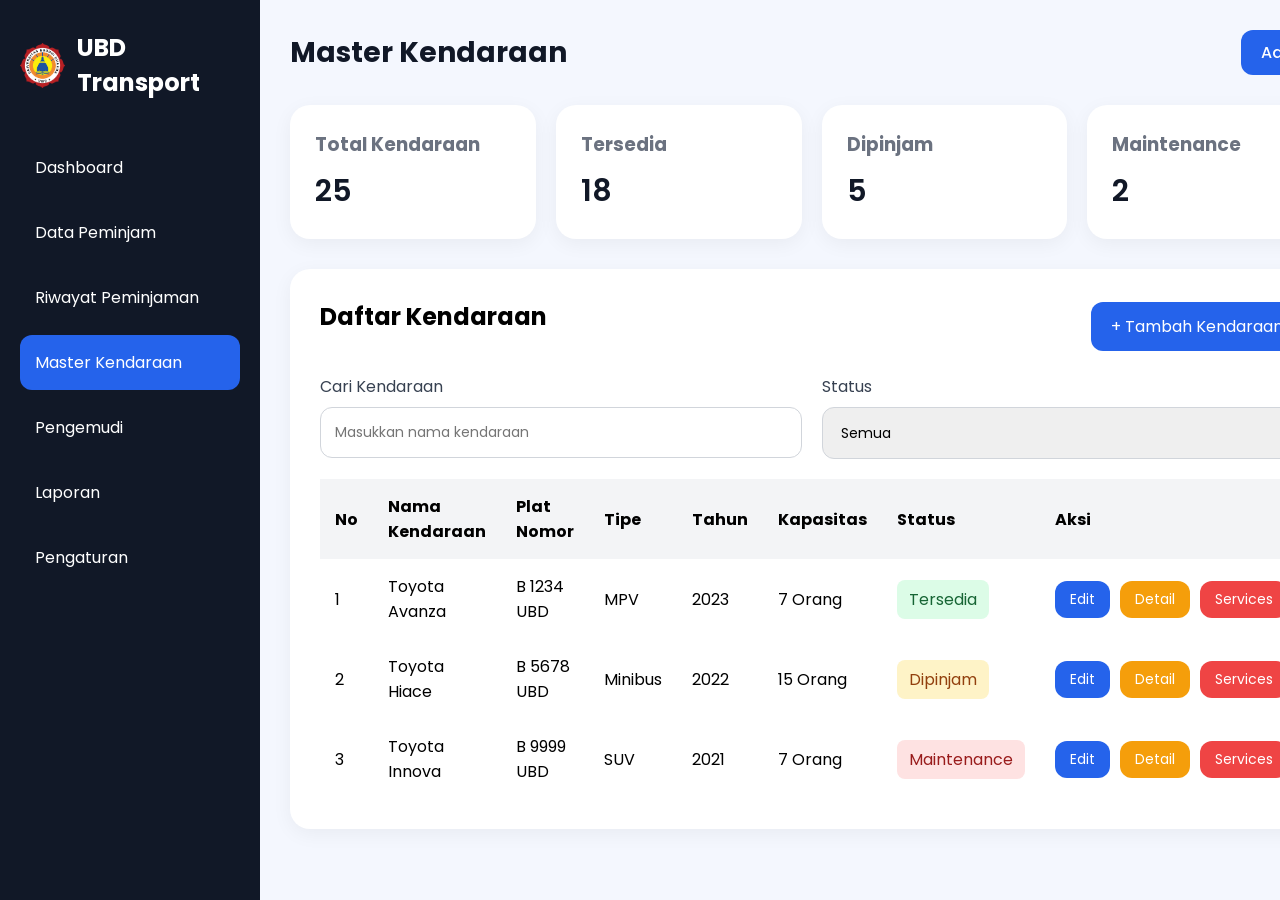
==== kendaraan.html @ a8223bce "first commit" ====
<!DOCTYPE html>
<html lang="id">
<head>
    <meta charset="UTF-8">
    <meta name="viewport" content="width=device-width, initial-scale=1.0">
    <title>Master Kendaraan</title>

    <link rel="stylesheet" href="style.css">

    <link href="https://fonts.googleapis.com/css2?family=Poppins:wght@300;400;500;600&display=swap" rel="stylesheet">
</head>

<body>

<div class="container">

    <!-- Sidebar -->
    <div class="sidebar">

        <div class="logo">

    <img 
        src="logo ubd.png" 
        alt="Logo UBD"
        class="logo-img"
    >

    <h2>UBD Transport</h2>

</div>

        <ul class="menu">

            <li>
                <a href="index.html">Dashboard</a>
            </li>

            <li>
                <a href="data-peminjam.html">Data Peminjam</a>
            </li>

            <li>
                <a href="riwayat.html">Riwayat Peminjaman</a>
            </li>

            <li class="active">
                <a href="kendaraan.html">Master Kendaraan</a>
            </li>

            <li>
                <a href="pengemudi.html">Pengemudi</a>
            </li>

            <li>
                <a href="laporan.html">Laporan</a>
            </li>

            <li>
                <a href="pengaturan.html">Pengaturan</a>
            </li>

        </ul>

    </div>

    <!-- Main Content -->
    <div class="main-content">

        <!-- Navbar -->
        <div class="navbar">

            <h1>Master Kendaraan</h1>

            <div class="profile">
                <a href="LOGIN.html">Admin</a>
            </div>

        </div>

        <!-- Statistik -->
        <div class="cards">

            <div class="card">
                <h3>Total Kendaraan</h3>
                <p>25</p>
            </div>

            <div class="card">
                <h3>Tersedia</h3>
                <p>18</p>
            </div>

            <div class="card">
                <h3>Dipinjam</h3>
                <p>5</p>
            </div>

            <div class="card">
                <h3>Maintenance</h3>
                <p>2</p>
            </div>

        </div>

        <!-- Table -->
        <div class="table-container">

            <div style="
                display:flex;
                justify-content:space-between;
                align-items:center;
                margin-bottom:20px;
            ">

                <h2>Daftar Kendaraan</h2>

                <button style="
                    width:auto;
                    padding:12px 20px;
                " class="btn-1">
                    + Tambah Kendaraan
                </button>

            </div>

            <!-- Filter -->
            <div class="row">

                <div class="input-group">
                    <label>Cari Kendaraan</label>
                    <input type="text" placeholder="Masukkan nama kendaraan">
                </div>

                <div class="input-group">
                    <label>Status</label>
                    <select>
                        <option>Semua</option>
                        <option>Tersedia</option>
                        <option>Dipinjam</option>
                        <option>Maintenance</option>
                    </select>
                </div>

            </div>

            <!-- Table -->
            <table>

                <thead>

                    <tr>
                        <th>No</th>
                        <th>Nama Kendaraan</th>
                        <th>Plat Nomor</th>
                        <th>Tipe</th>
                        <th>Tahun</th>
                        <th>Kapasitas</th>
                        <th>Status</th>
                        <th>Aksi</th>
                    </tr>

                </thead>

                <tbody>

                    <tr>
                        <td>1</td>
                        <td>Toyota Avanza</td>
                        <td>B 1234 UBD</td>
                        <td>MPV</td>
                        <td>2023</td>
                        <td>7 Orang</td>
                        <td>
                            <span class="success">
                                Tersedia
                            </span>
                        </td>
                        <td>
                            <div class="action-buttons">

                                <button style="
                                    width:auto;
                                    padding:8px 15px;
                                    font-size:14px;
                                " class="btn-1">
                                    Edit
                                </button>

                                <button style="
                                    width:auto;
                                    padding:8px 15px;
                                    font-size:14px;
                                    background:#f59e0b;
                                " class="btn-1">
                                    Detail
                                </button>

                                <button style="
                                    width:auto;
                                    padding:8px 15px;
                                    font-size:14px;
                                    background:#ef4444;
                                " class="btn-1">
                                    Services
                                </button>

                            </div>
                        </td>
                    </tr>

                    <tr>
                        <td>2</td>
                        <td>Toyota Hiace</td>
                        <td>B 5678 UBD</td>
                        <td>Minibus</td>
                        <td>2022</td>
                        <td>15 Orang</td>
                        <td>
                            <span class="pending">
                                Dipinjam
                            </span>
                        </td>
                        <td>
                            <div class="action-buttons">

                                <button style="
                                    width:auto;
                                    padding:8px 15px;
                                    font-size:14px;
                                " class="btn-1">
                                    Edit
                                </button>

                                <button style="
                                    width:auto;
                                    padding:8px 15px;
                                    font-size:14px;
                                    background:#f59e0b;
                                " class="btn-1">
                                    Detail
                                </button>

                                <button style="
                                    width:auto;
                                    padding:8px 15px;
                                    font-size:14px;
                                    background:#ef4444;
                                " class="btn-1">
                                    Services
                                </button>

                            </div>
                        </td>
                    </tr>

                    <tr>
                        <td>3</td>
                        <td>Toyota Innova</td>
                        <td>B 9999 UBD</td>
                        <td>SUV</td>
                        <td>2021</td>
                        <td>7 Orang</td>
                        <td>

                            <span style="
                                background:#fee2e2;
                                color:#991b1b;
                                padding:8px 12px;
                                border-radius:8px;
                            ">
                                Maintenance
                            </span>

                        </td>

                        <td>
                            <div class="action-buttons">

                                <button style="
                                    width:auto;
                                    padding:8px 15px;
                                    font-size:14px;
                                " class="btn-1">
                                    Edit
                                </button>

                                <button style="
                                    width:auto;
                                    padding:8px 15px;
                                    font-size:14px;
                                    background:#f59e0b;
                                " class="btn-1">
                                    Detail
                                </button>

                                <button style="
                                    width:auto;
                                    padding:8px 15px;
                                    font-size:14px;
                                    background:#ef4444;
                                " class="btn-1">
                                    Services
                                </button>

                            </div>
                        </td>
                    </tr>

                </tbody>

            </table>

        </div>

    </div>

</div>

</body>
</html>
---- style.css ----
*{
    margin:0;
    padding:0;
    box-sizing:border-box;
    font-family:'Poppins', sans-serif;
}

body{
    background:#f4f7fe;
}

.container{
    display:flex;
}

/* Sidebar */

.sidebar{
    width:260px;
    height:100vh;
    background:#111827;
    color:white;
    padding:30px 20px;
    position:fixed;
}

.logo{
    display:flex;
    align-items:center;
    gap:12px;
    margin-bottom:40px;
}

.logo-img{
    width:45px;
    height:45px;
    object-fit:contain;
}

.logo h2{
    font-size:24px;
}

.menu{
    list-style:none;
}

.menu li{
    padding:15px;
    margin-bottom:10px;
    border-radius:12px;
    cursor:pointer;
    transition:0.3s;
}

.menu li:hover{
    background:#1f2937;
}

.menu .active{
    background:#2563eb;
}

/* Main */

.main-content{
    margin-left:260px;
    width:100%;
    padding:30px;
}

/* Navbar */

.navbar{
    display:flex;
    justify-content:space-between;
    align-items:center;
    margin-bottom:30px;
}

.navbar h1{
    font-size:28px;
    color:#111827;
}

.profile{
    background:#2563eb;
    padding:10px 20px;
    border-radius:12px;
}

/* Link Admin */

.profile a{
    color:white;
    text-decoration:none;
    font-weight:500;
    display:block;
}

/* Hover */

.profile a:hover{
    color:white;
}

/* Cards */

.cards{
    display:grid;
    grid-template-columns:repeat(auto-fit,minmax(220px,1fr));
    gap:20px;
    margin-bottom:30px;
}

.card{
    background:white;
    padding:25px;
    border-radius:20px;
    box-shadow:0 5px 20px rgba(0,0,0,0.05);
}

.card h3{
    color:#6b7280;
    margin-bottom:10px;
}

.card p{
    font-size:30px;
    font-weight:600;
    color:#111827;
}

/* Form */

.form-container{
    background:white;
    padding:30px;
    border-radius:20px;
    box-shadow:0 5px 20px rgba(0,0,0,0.05);
    margin-bottom:30px;
}

.form-container h2{
    margin-bottom:20px;
}

.input-group{
    display:flex;
    flex-direction:column;
    margin-bottom:20px;
    width:100%;
}

.input-group label{
    margin-bottom:8px;
    color:#374151;
}

.input-group input,
.input-group textarea,
.input-group select{
    padding:14px;
    border:1px solid #d1d5db;
    border-radius:12px;
    outline:none;
    font-size:14px;
}

.input-group textarea{
    height:100px;
}

.row{
    display:flex;
    gap:20px;
}

.btn-1{
    width:100%;
    padding:15px;
    border:none;
    background:#2563eb;
    color:white;
    border-radius:12px;
    font-size:16px;
    cursor:pointer;
    transition:0.3s;
}

.btn-1:hover{
    background:#1d4ed8;
}

/* Table */

.table-container{
    background:white;
    padding:30px;
    border-radius:20px;
    box-shadow:0 5px 20px rgba(0,0,0,0.05);
}

.table-container h2{
    margin-bottom:20px;
}

table{
    width:100%;
    border-collapse:collapse;
}

table th,
table td{
    padding:15px;
    text-align:left;
}

table th{
    background:#f3f4f6;
}

.success{
    background:#dcfce7;
    color:#166534;
    padding:8px 12px;
    border-radius:8px;
}

.pending{
    background:#fef3c7;
    color:#92400e;
    padding:8px 12px;
    border-radius:8px;
}

/* Responsive */

@media(max-width:768px){

    .sidebar{
        display:none;
    }

    .main-content{
        margin-left:0;
    }

    .row{
        flex-direction:column;
    }

}

.menu li a{
    text-decoration: none;
    color: white;
    display: block;
    width: 100%;
}

.menu li a:hover{
    color: white;
}

.password-box{
    position:relative;
    display:flex;
    align-items:center;
}


.password-box input{
    width:100%;
    padding-right:50px;
}

.show-btn{
    position:absolute;
    right:15px;
    top:50%;
    transform:translateY(-50%);

    width:22px;
    height:22px;

    background:transparent;
    border:none;
    cursor:pointer;

    display:flex;
    align-items:center;
    justify-content:center;

    padding:0;
}

.show-btn img{
    width:22px;
    height:22px;
    display:block;
}

input[type="file"]{
    padding:12px;
    border:1px solid #d1d5db;
    border-radius:12px;
    background:white;
    cursor:pointer;
}

.action-buttons{
    display:flex;
    flex-direction:row;
    gap:10px;
    align-items:center;
}
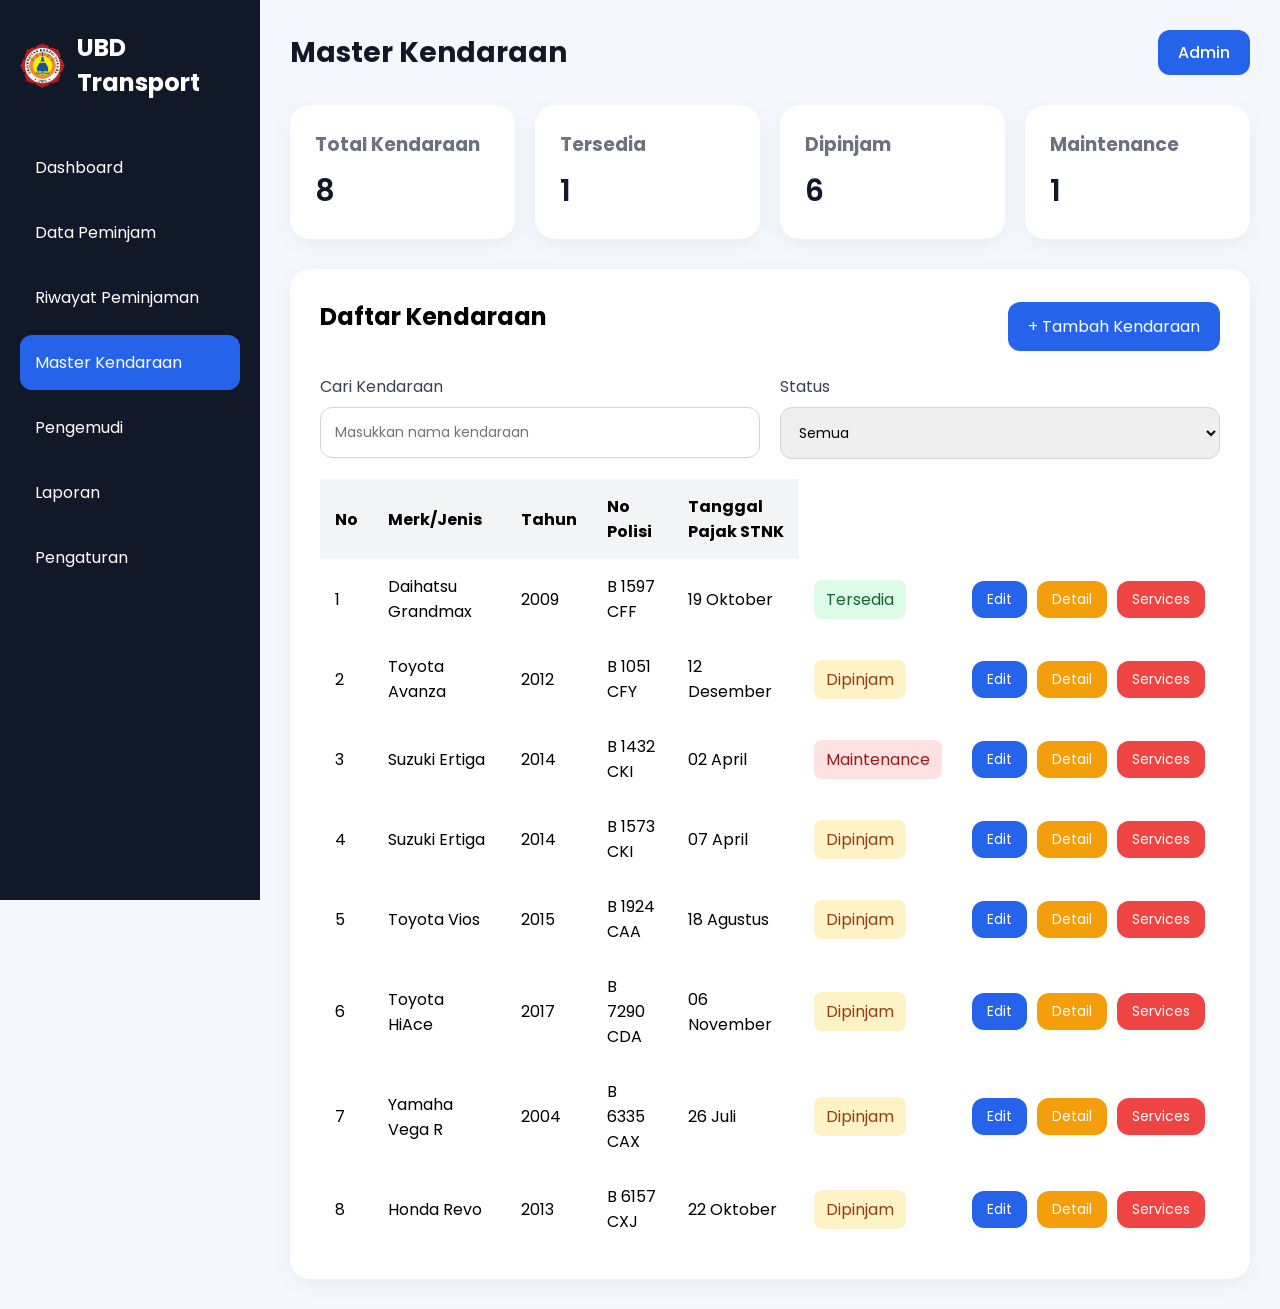
==== commit d5b9e6fb: "Update fitur peminjam, kendaraan, pengemudi, laporan" ====
--- a/kendaraan.html
+++ b/kendaraan.html
@@ -82,22 +82,22 @@
 
             <div class="card">
                 <h3>Total Kendaraan</h3>
-                <p>25</p>
+                <p>8</p>
             </div>
 
             <div class="card">
                 <h3>Tersedia</h3>
-                <p>18</p>
+                <p>1</p>
             </div>
 
             <div class="card">
                 <h3>Dipinjam</h3>
-                <p>5</p>
+                <p>6</p>
             </div>
 
             <div class="card">
                 <h3>Maintenance</h3>
-                <p>2</p>
+                <p>1</p>
             </div>
 
         </div>
@@ -114,7 +114,7 @@
 
                 <h2>Daftar Kendaraan</h2>
 
-                <button style="
+                <button id="btnTambahKendaraan" style="
                     width:auto;
                     padding:12px 20px;
                 " class="btn-1">
@@ -128,12 +128,12 @@
 
                 <div class="input-group">
                     <label>Cari Kendaraan</label>
-                    <input type="text" placeholder="Masukkan nama kendaraan">
+                    <input type="text" id="searchKendaraan" placeholder="Masukkan nama kendaraan">
                 </div>
 
                 <div class="input-group">
                     <label>Status</label>
-                    <select>
+                    <select id="searchStatus">
                         <option>Semua</option>
                         <option>Tersedia</option>
                         <option>Dipinjam</option>
@@ -150,26 +150,22 @@
 
                     <tr>
                         <th>No</th>
-                        <th>Nama Kendaraan</th>
-                        <th>Plat Nomor</th>
-                        <th>Tipe</th>
+                        <th>Merk/Jenis</th>
                         <th>Tahun</th>
-                        <th>Kapasitas</th>
-                        <th>Status</th>
-                        <th>Aksi</th>
+                        <th>No Polisi</th>
+                        <th>Tanggal Pajak STNK</th>
                     </tr>
 
                 </thead>
 
-                <tbody>
+                <tbody id="dataKendaraan">
 
                     <tr>
                         <td>1</td>
-                        <td>Toyota Avanza</td>
-                        <td>B 1234 UBD</td>
-                        <td>MPV</td>
-                        <td>2023</td>
-                        <td>7 Orang</td>
+                        <td>Daihatsu Grandmax</td>
+                        <td>2009</td>
+                        <td>B 1597 CFF</td>
+                        <td>19 Oktober</td>
                         <td>
                             <span class="success">
                                 Tersedia
@@ -182,25 +178,25 @@
                                     width:auto;
                                     padding:8px 15px;
                                     font-size:14px;
-                                " class="btn-1">
-                                    Edit
-                                </button>
-
-                                <button style="
-                                    width:auto;
-                                    padding:8px 15px;
-                                    font-size:14px;
-                                    background:#f59e0b;
-                                " class="btn-1">
-                                    Detail
-                                </button>
-
-                                <button style="
-                                    width:auto;
-                                    padding:8px 15px;
-                                    font-size:14px;
-                                    background:#ef4444;
-                                " class="btn-1">
+                                " class="btn-1 btnEdit">
+                                    Edit
+                                </button>
+
+                                <button style="
+                                    width:auto;
+                                    padding:8px 15px;
+                                    font-size:14px;
+                                    background:#f59e0b;
+                                " class="btn-1 btnDetail">
+                                    Detail
+                                </button>
+
+                                <button style="
+                                    width:auto;
+                                    padding:8px 15px;
+                                    font-size:14px;
+                                    background:#ef4444;
+                                " class="btn-1 btnService">
                                     Services
                                 </button>
 
@@ -210,11 +206,10 @@
 
                     <tr>
                         <td>2</td>
-                        <td>Toyota Hiace</td>
-                        <td>B 5678 UBD</td>
-                        <td>Minibus</td>
-                        <td>2022</td>
-                        <td>15 Orang</td>
+                        <td>Toyota Avanza</td>
+                        <td>2012</td>
+                        <td>B 1051 CFY</td>
+                        <td>12 Desember</td>
                         <td>
                             <span class="pending">
                                 Dipinjam
@@ -227,25 +222,25 @@
                                     width:auto;
                                     padding:8px 15px;
                                     font-size:14px;
+                                " class="btn-1 btnEdit">
+                                    Edit
+                                </button>
+
+                                <button style="
+                                    width:auto;
+                                    padding:8px 15px;
+                                    font-size:14px;
+                                    background:#f59e0b;
+                                " class="btn-1 btnDetail">
+                                    Detail
+                                </button>
+
+                                <button style="
+                                    width:auto;
+                                    padding:8px 15px;
+                                    font-size:14px;
+                                    background:#ef4444;
                                 " class="btn-1">
-                                    Edit
-                                </button>
-
-                                <button style="
-                                    width:auto;
-                                    padding:8px 15px;
-                                    font-size:14px;
-                                    background:#f59e0b;
-                                " class="btn-1">
-                                    Detail
-                                </button>
-
-                                <button style="
-                                    width:auto;
-                                    padding:8px 15px;
-                                    font-size:14px;
-                                    background:#ef4444;
-                                " class="btn-1">
                                     Services
                                 </button>
 
@@ -255,11 +250,10 @@
 
                     <tr>
                         <td>3</td>
-                        <td>Toyota Innova</td>
-                        <td>B 9999 UBD</td>
-                        <td>SUV</td>
-                        <td>2021</td>
-                        <td>7 Orang</td>
+                        <td>Suzuki Ertiga</td>
+                        <td>2014</td>
+                        <td>B 1432 CKI</td>
+                        <td>02 April</td>
                         <td>
 
                             <span style="
@@ -280,25 +274,245 @@
                                     width:auto;
                                     padding:8px 15px;
                                     font-size:14px;
-                                " class="btn-1">
-                                    Edit
-                                </button>
-
-                                <button style="
-                                    width:auto;
-                                    padding:8px 15px;
-                                    font-size:14px;
-                                    background:#f59e0b;
-                                " class="btn-1">
-                                    Detail
-                                </button>
-
-                                <button style="
-                                    width:auto;
-                                    padding:8px 15px;
-                                    font-size:14px;
-                                    background:#ef4444;
-                                " class="btn-1">
+                                " class="btn-1 btnEdit">
+                                    Edit
+                                </button>
+
+                                <button style="
+                                    width:auto;
+                                    padding:8px 15px;
+                                    font-size:14px;
+                                    background:#f59e0b;
+                                " class="btn-1 btnDetail">
+                                    Detail
+                                </button>
+
+                                <button style="
+                                    width:auto;
+                                    padding:8px 15px;
+                                    font-size:14px;
+                                    background:#ef4444;
+                                " class="btn-1 btnService">
+                                    Services
+                                </button>
+
+                            </div>
+                        </td>
+                    </tr>
+
+                    <tr>
+                        <td>4</td>
+                        <td>Suzuki Ertiga</td>
+                        <td>2014</td>
+                        <td>B 1573 CKI</td>
+                        <td>07 April</td>
+                        <td>
+                            <span class="pending">
+                                Dipinjam
+                            </span>
+                        </td>
+                        <td>
+                            <div class="action-buttons">
+
+                                <button style="
+                                    width:auto;
+                                    padding:8px 15px;
+                                    font-size:14px;
+                                " class="btn-1 btnEdit">
+                                    Edit
+                                </button>
+
+                                <button style="
+                                    width:auto;
+                                    padding:8px 15px;
+                                    font-size:14px;
+                                    background:#f59e0b;
+                                " class="btn-1 btnDetail">
+                                    Detail
+                                </button>
+
+                                <button style="
+                                    width:auto;
+                                    padding:8px 15px;
+                                    font-size:14px;
+                                    background:#ef4444;
+                                " class="btn-1 btnService">
+                                    Services
+                                </button>
+
+                            </div>
+                        </td>
+                    </tr>
+
+                    <tr>
+                        <td>5</td>
+                        <td>Toyota Vios</td>
+                        <td>2015</td>
+                        <td>B 1924 CAA</td>
+                        <td>18 Agustus</td>
+                        <td>
+                            <span class="pending">
+                                Dipinjam
+                            </span>
+                        </td>
+                        <td>
+                            <div class="action-buttons">
+
+                                <button style="
+                                    width:auto;
+                                    padding:8px 15px;
+                                    font-size:14px;
+                                " class="btn-1 btnEdit">
+                                    Edit
+                                </button>
+
+                                <button style="
+                                    width:auto;
+                                    padding:8px 15px;
+                                    font-size:14px;
+                                    background:#f59e0b;
+                                " class="btn-1 btnDetail">
+                                    Detail
+                                </button>
+
+                                <button style="
+                                    width:auto;
+                                    padding:8px 15px;
+                                    font-size:14px;
+                                    background:#ef4444;
+                                " class="btn-1 btnService">
+                                    Services
+                                </button>
+
+                            </div>
+                        </td>
+                    </tr>
+
+                    <tr>
+                        <td>6</td>
+                        <td>Toyota HiAce</td>
+                        <td>2017</td>
+                        <td>B 7290 CDA</td>
+                        <td>06 November</td>
+                        <td>
+                            <span class="pending">
+                                Dipinjam
+                            </span>
+                        </td>
+                        <td>
+                            <div class="action-buttons">
+
+                                <button style="
+                                    width:auto;
+                                    padding:8px 15px;
+                                    font-size:14px;
+                                " class="btn-1 btnEdit">
+                                    Edit
+                                </button>
+
+                                <button style="
+                                    width:auto;
+                                    padding:8px 15px;
+                                    font-size:14px;
+                                    background:#f59e0b;
+                                " class="btn-1 btnDetail">
+                                    Detail
+                                </button>
+
+                                <button style="
+                                    width:auto;
+                                    padding:8px 15px;
+                                    font-size:14px;
+                                    background:#ef4444;
+                                " class="btn-1 btnService">
+                                    Services
+                                </button>
+
+                            </div>
+                        </td>
+                    </tr>
+
+                    <tr>
+                        <td>7</td>
+                        <td>Yamaha Vega R</td>
+                        <td>2004</td>
+                        <td>B 6335 CAX</td>
+                        <td>26 Juli</td>
+                        <td>
+                            <span class="pending">
+                                Dipinjam
+                            </span>
+                        </td>
+                        <td>
+                            <div class="action-buttons">
+
+                                <button style="
+                                    width:auto;
+                                    padding:8px 15px;
+                                    font-size:14px;
+                                " class="btn-1 btnEdit">
+                                    Edit
+                                </button>
+
+                                <button style="
+                                    width:auto;
+                                    padding:8px 15px;
+                                    font-size:14px;
+                                    background:#f59e0b;
+                                " class="btn-1 btnDetail">
+                                    Detail
+                                </button>
+
+                                <button style="
+                                    width:auto;
+                                    padding:8px 15px;
+                                    font-size:14px;
+                                    background:#ef4444;
+                                " class="btn-1 btnService">
+                                    Services
+                                </button>
+
+                            </div>
+                        </td>
+                    </tr>
+
+                    <tr>
+                        <td>8</td>
+                        <td>Honda Revo</td>
+                        <td>2013</td>
+                        <td>B 6157 CXJ</td>
+                        <td>22 Oktober</td>
+                        <td>
+                            <span class="pending">
+                                Dipinjam
+                            </span>
+                        </td>
+                        <td>
+                            <div class="action-buttons">
+
+                                <button style="
+                                    width:auto;
+                                    padding:8px 15px;
+                                    font-size:14px;
+                                " class="btn-1 btnEdit">
+                                    Edit
+                                </button>
+
+                                <button style="
+                                    width:auto;
+                                    padding:8px 15px;
+                                    font-size:14px;
+                                    background:#f59e0b;
+                                " class="btn-1 btnDetail">
+                                    Detail
+                                </button>
+
+                                <button style="
+                                    width:auto;
+                                    padding:8px 15px;
+                                    font-size:14px;
+                                    background:#ef4444;
+                                " class="btn-1 btnService">
                                     Services
                                 </button>
 
@@ -316,5 +530,6 @@
 
 </div>
 
+<script src="kendaraan.js"></script>
 </body>
 </html>
